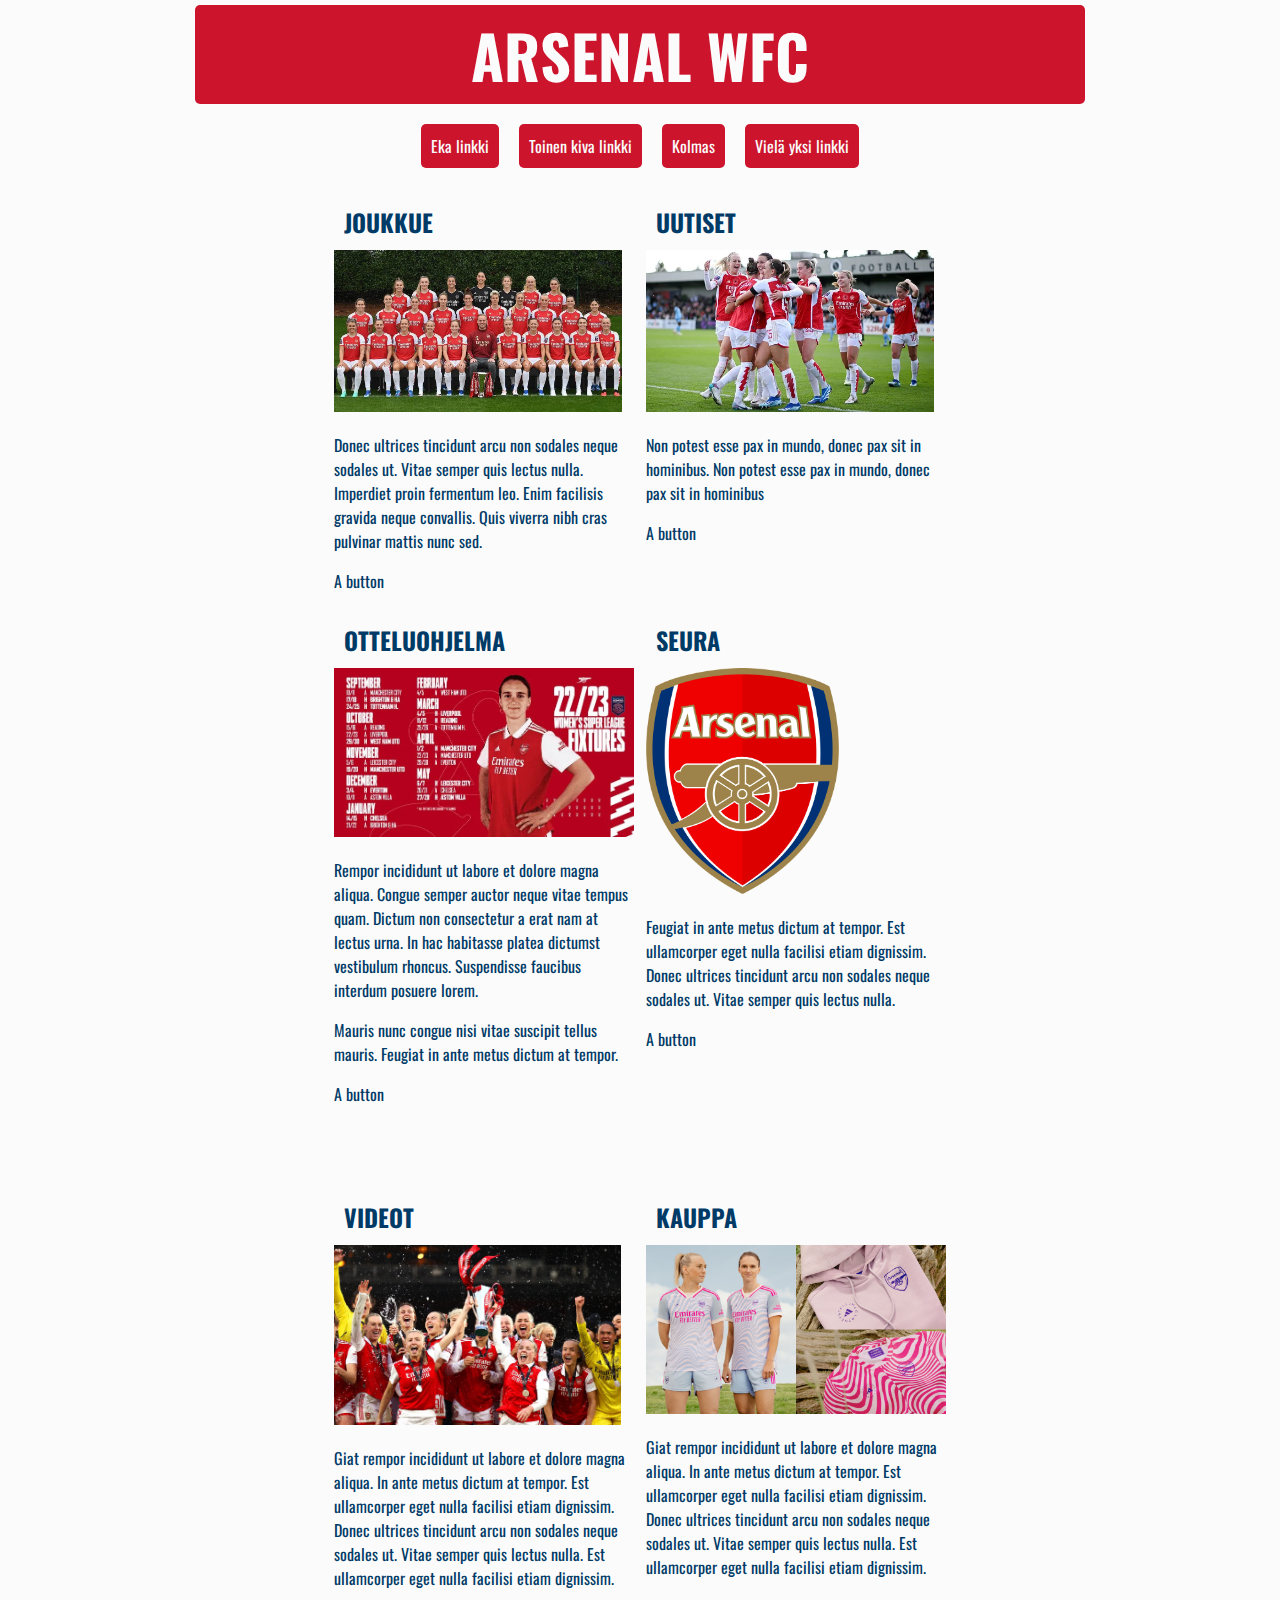
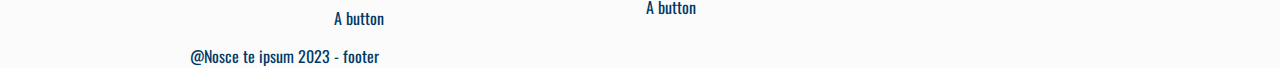
==== desing-tehtava-versio-2/desing-tehtava-versio-2/index.html @ 618869a8 "jggg" ====
<!doctype html>
<html class="no-js" lang="">
    <head>
        <meta charset="utf-8">
        <meta http-equiv="X-UA-Compatible" content="IE=edge,chrome=1">
        <title>My app view</title>
        <meta name="description" content="">
        <meta name="viewport" content="width=device-width, initial-scale=1">
		<link rel="stylesheet" type="text/css" href="style.css">
		
		<link rel="preconnect" href="https://fonts.googleapis.com">
		<link rel="preconnect" href="https://fonts.gstatic.com" crossorigin>
		<link href="https://fonts.googleapis.com/css2?family=Oswald:wght@300;700&display=swap" rel="stylesheet">
    </head>
    <body>




		<!-- HTML KOODIA EI TARVITSE MUOKATA! -->
		<!-- (Paitsi fontit lisätään head-tagin sisälle.) -->
		
		<!-- Älä poista mitään elementtejä!! 
		Tekstit ovat tarkoituksella eri mittaisia. 
		Älä muokkaa tekstien pituuksia tai poista valikosta kohtia.
		Otsikot, valikkotekstit ja kuvat voi 
		halutessasi vaihtaa, mutta ei pakko. -->

	
			<header>
				<h1>ARSENAL WFC</h1>
			
				<nav>
					<ul id="main-menu">
						<li><a href="">Eka linkki</a></li>
						<li><a href="">Toinen kiva linkki</a></li>
						<li><a href="">Kolmas</a></li>
						<li><a href="">Vielä yksi linkki</a></li>
					</ul>
				</nav>
			</header>

			<main>
				<article>
					<h2>JOUKKUE</h2>
					<img src="joukkue.jpg" class="article-image"/>
					<p>Donec ultrices tincidunt arcu non sodales neque sodales ut. Vitae semper quis lectus nulla. Imperdiet proin fermentum leo. Enim facilisis gravida neque convallis. Quis viverra nibh cras pulvinar mattis nunc sed. </p>
					<a class="button">A button</a>
				</article>
				<article>
					<h2>UUTISET</h2>
					<img src="uutiset.jpg" class="article-image"/>
					<p>Non potest esse pax in mundo, donec pax sit in hominibus. Non potest esse pax in mundo, donec pax sit in hominibus </p>
					<a class="button">A button</a>
				</article>
				<article>
					<h2>OTTELUOHJELMA</h2>
					<img src="otteluohjelma.jpg" class="article-image"/>
					<p>Rempor incididunt ut labore et dolore magna aliqua. Congue semper auctor neque vitae tempus quam. Dictum non consectetur a erat nam at lectus urna. In hac habitasse platea dictumst vestibulum rhoncus. Suspendisse faucibus interdum posuere lorem. </p><p>Mauris nunc congue nisi vitae suscipit tellus mauris. Feugiat in ante metus dictum at tempor.</p>
					<a class="button">A button</a>
				</article>
				<article>
					<h2>SEURA</h2>
					<img src="arsenal-logo.png" class="article-image"/>
					<p>Feugiat in ante metus dictum at tempor. Est ullamcorper eget nulla facilisi etiam dignissim. Donec ultrices tincidunt arcu non sodales neque sodales ut. Vitae semper quis lectus nulla. </p>
					<a class="button">A button</a>
				</article>
				<article>
					<h2>VIDEOT</h2>
					<img src="video.jpg" class="article-image"/>
					<p>Giat rempor incididunt ut labore et dolore magna aliqua. In ante metus dictum at tempor. Est ullamcorper eget nulla facilisi etiam dignissim. Donec ultrices tincidunt arcu non sodales neque sodales ut. Vitae semper quis lectus nulla.  Est ullamcorper eget nulla facilisi etiam dignissim.</p>
					<a class="button">A button</a>
				</article>
				<article>
					<h2>KAUPPA</h2>
					<img src="kauppa.png" class="article-image"/>
					<p>Giat rempor incididunt ut labore et dolore magna aliqua. In ante metus dictum at tempor. Est ullamcorper eget nulla facilisi etiam dignissim. Donec ultrices tincidunt arcu non sodales neque sodales ut. Vitae semper quis lectus nulla.  Est ullamcorper eget nulla facilisi etiam dignissim.</p>
					<a class="button">A button</a>
				</article>
			
			</main>		
			<footer>@Nosce te ipsum 2023 - footer</footer>

				
    </body>
</html>
---- desing-tehtava-versio-2/desing-tehtava-versio-2/style.css ----
/*----------------------------*/
 /*                            */
 /*  EDIT THIS FILE TO APPLY   */
 /*  YOUR DESIRED STYLE!       */
 /*                            */
 /*----------------------------*/



/*--------- BACKGROUND ---------------------*/

html { 
	/*koko sivun tausta on valkoinen.
	Muuta haluamaksesi*/
	background: white; 
	
	font-family: 'Oswald', sans-serif;

	/*Jos määrität html-tagissa fontteja, 
	taustavärejä tai tekstin värejä,
	samat määritykset tulevat kaikkiin sisällä oleviin
	elementteihin. Näin voit määrittää esim. koko sivun 
	fontit, värit ym. ja sitten muuttaa haluamissasi
	elementeissä tyylin toiseksi.*/

	background-color:#FBFBFB;
	color:#003A66;
}

body { 
	
	/*Kaiken sisällön ympärillä on body. 
	Voit muuttaa myös bodyn taustaväriä tai
	esim. lisätä paddingin, jotta elementit eivät 
	olisi reunassa kiinni.*/
	
	/*Tällä koodilla voit tehdä niin, että yli 900px
	leveässä näytössä body-tagi jää vain 900px leveäksi,
	ja reunoille jää tyhjää. Voit muuttaa tätä miten haluat.*/
	max-width: 900px;
	margin: auto; /*tämä keskittää body-tagin sivusuunnassa*/
	
}

/*--------- HEADER ---------------------*/

/*Header text on top of the menu*/
header h1 { 
	/*Pääotsikko*/

	/*Täällä kannattaa muokata background-, color- 
	font-size- ja font-family-arvoja.*/

	/*Laita myös ja marginaalit paddingit paremmin, 
	niin näyttää tyylikkäämmältä */

	/*Voit halutessasi myös esim. keskittää otsikon (text-align: center;)*/

	font-size: 60px;
	
	text-align:center;
	
	background-color: #CC142D;
	
	color: #FBFBFB;
	
	margin: 5px;
	
	padding: 5px;
	
	border-radius: 5px;
}

/*--------- MAIN MENU ---------------------*/

/*Menu*/
#main-menu { 
	list-style-type: none; 
	
	/*Voit tehdä tästä flexboxin, 
	niin valikon napit menevät vierekkäin*/

	/*Laita tässä ja marginaalit paddingit paremmin, 
	niin näyttää tyylikkäämmältä */
	
	/*Voi muokata täällä myös background-, color-arvoja.*/
		
		
	display: flex;
	
	margin:5px;
	padding:5px;
	
	justify-content: center;
	
	
}

/*Menu item*/
#main-menu li {
	/*Laita tässä ja marginaalit paddingit paremmin, 
	niin näyttää tyylikkäämmältä */

	/*Voi muokata täällä myös background-, color-arvoja.*/

	margin: 10px;
	padding:10px;
	
	background-color: #CC142D;
	
	color: #FBFBFB;
	
	text-align: center;
	
	border-radius: 5px;
}

/*Link in menu item*/
#main-menu a { 

	text-decoration: none; /*poistaa linkin alleviivauksen*/

	/*Voi muokata täällä myös background-, color- 
	font-size- ja font-family-arvoja.*/

	color: #FBFBFB;
}

/*Menu item when mouse over*/
#main-menu a:hover { 
	
	/*Tässä määritellään, miltä valikon linkki näyttää, 
	kun kursori on sen päällä. Muuta paremmaksi */
	color: #FBFBFB; 
	background: #003A66;
}

/*------- ARTICLE BUTTONS -------------------*/
/*Button in end of each article*/
.button { 
	/*saatat haluta tehdä napista aika samanlaisen
	kuin valikkolinkit, mutta toisenlainenkin 
	voi olla ihan tyylikäs*/

	/*Voi muokata täällä myös background-, color- 
	font-size- ja font-family-arvoja.*/
	
	/*Tämä on a-elementti, ja se on oletuksena 
		display: inline; 
	Siksi sen kokoa tai paikkaa ym. ei voi muuttaa.
	Jotta nappia on helpompi käsitellä, voi muuttaa sen 
		display: block;
		
	Ymmärtääksesi paremmin mitä on block ja inline ym., 
	katso tämä video: https://www.youtube.com/watch?v=9T8uxp5hQ60	
	*/

	/*Tällä koodilla saat fancyn varjon :) 
		box-shadow: 0px 2px 10px rgba(0,0,0,50%); 
	*/


}

/*Button when mouse over*/
.button:hover { 
	/*Tässä määritellään, nappi näyttää, 
	kun kursori on sen päällä. Muuta paremmaksi */
	color: red; 
	background: yellow; 
	
	/*Voit halutessasi laittaa vaikka koko 
	artikkelin muuttumaan jotenkin hiukan, 
	kun sen päällä on kursori.. :) */
}


/*--------- ARTICLES ---------------------*/

/*Artikkeleiden ympärillä*/
main {
	/*Kaikki "artikkelit" ovat main-tagin sisällä.
	Jos pidät tämän flexboxina, artikkelit menevät
	vierekkäin leveässä näytössä. 
	ja sitten artikkeleihin (ks. alla) esim. ,
	jolloin artikkelit asettuvat vierekkäin.*/
	
	display: flex; flex-wrap:wrap; justify-content: center;
}

/*Frame of each "article"*/
article {
	max-width: 300px; /*Jos main on flexbox, 
	tämä tekee sen, että "artikkelit" mahtuvat vierekkäin.*/
	
	/*Yksittäisen artikkelin tausta:
	Saatat haluta  muokata täällä background-, color- 
	sekä font-size- ja font-family-arvoja.*/

	/*Tärkeää: Laita tässä marginaalit ja paddingit paremmin, 
	niin näyttää tyylikkäämmältä! Teksti, kuva ym. ei saa olla 
	reunaan asti, vaan reunassa pitää olla marginaali (teknisesti
	margin tai padding).*/
	
	padding:5px;
	margin:1px;
	
}



/*article title*/
article h2 { 

	/*Yksittäisen artikkelin otsikko*/

	/*Kannattaa muokata täällä background-, color- 
	font-size- ja font-family-arvoja.*/

	/*Saatat haluta muokata täällä myös 
	background-, color-, margin- ja padding-
	font-size- ja font-family-arvoja.*/

	margin: 5px;
	padding: 5px;
}

/*article text*/
article p { 
	/*Artikkelin pienempi teksti*/

	/*Saatat haluta muokata täällä 
	background-, color-, margin- ja padding-
	font-size- ja font-family-arvoja.*/

}

/* "Images" */
.article-image { 
    max-width: 100%; /*Tämä tekee sen, että kuva ei mene yli reunasta.*/
	max-height: 40%;
	/*Kuva voi olla koko artikkelin levyinen tai pienempi. 
	Esim. alla olevalla kuvasta tulisi pienempi (=50%)
	ja teksti kiertää kuvaa (=float):
		width: 50%;
		min-width: 150px;
		float: left; 
	*/
}

/*-------- FOOTER ---------------*/

footer {
	/*Kannattaa laittaa footeriin vähintään padding 
	ja ehkä eri taustaväri, jotta se erottuu hiukan.*/
	
}
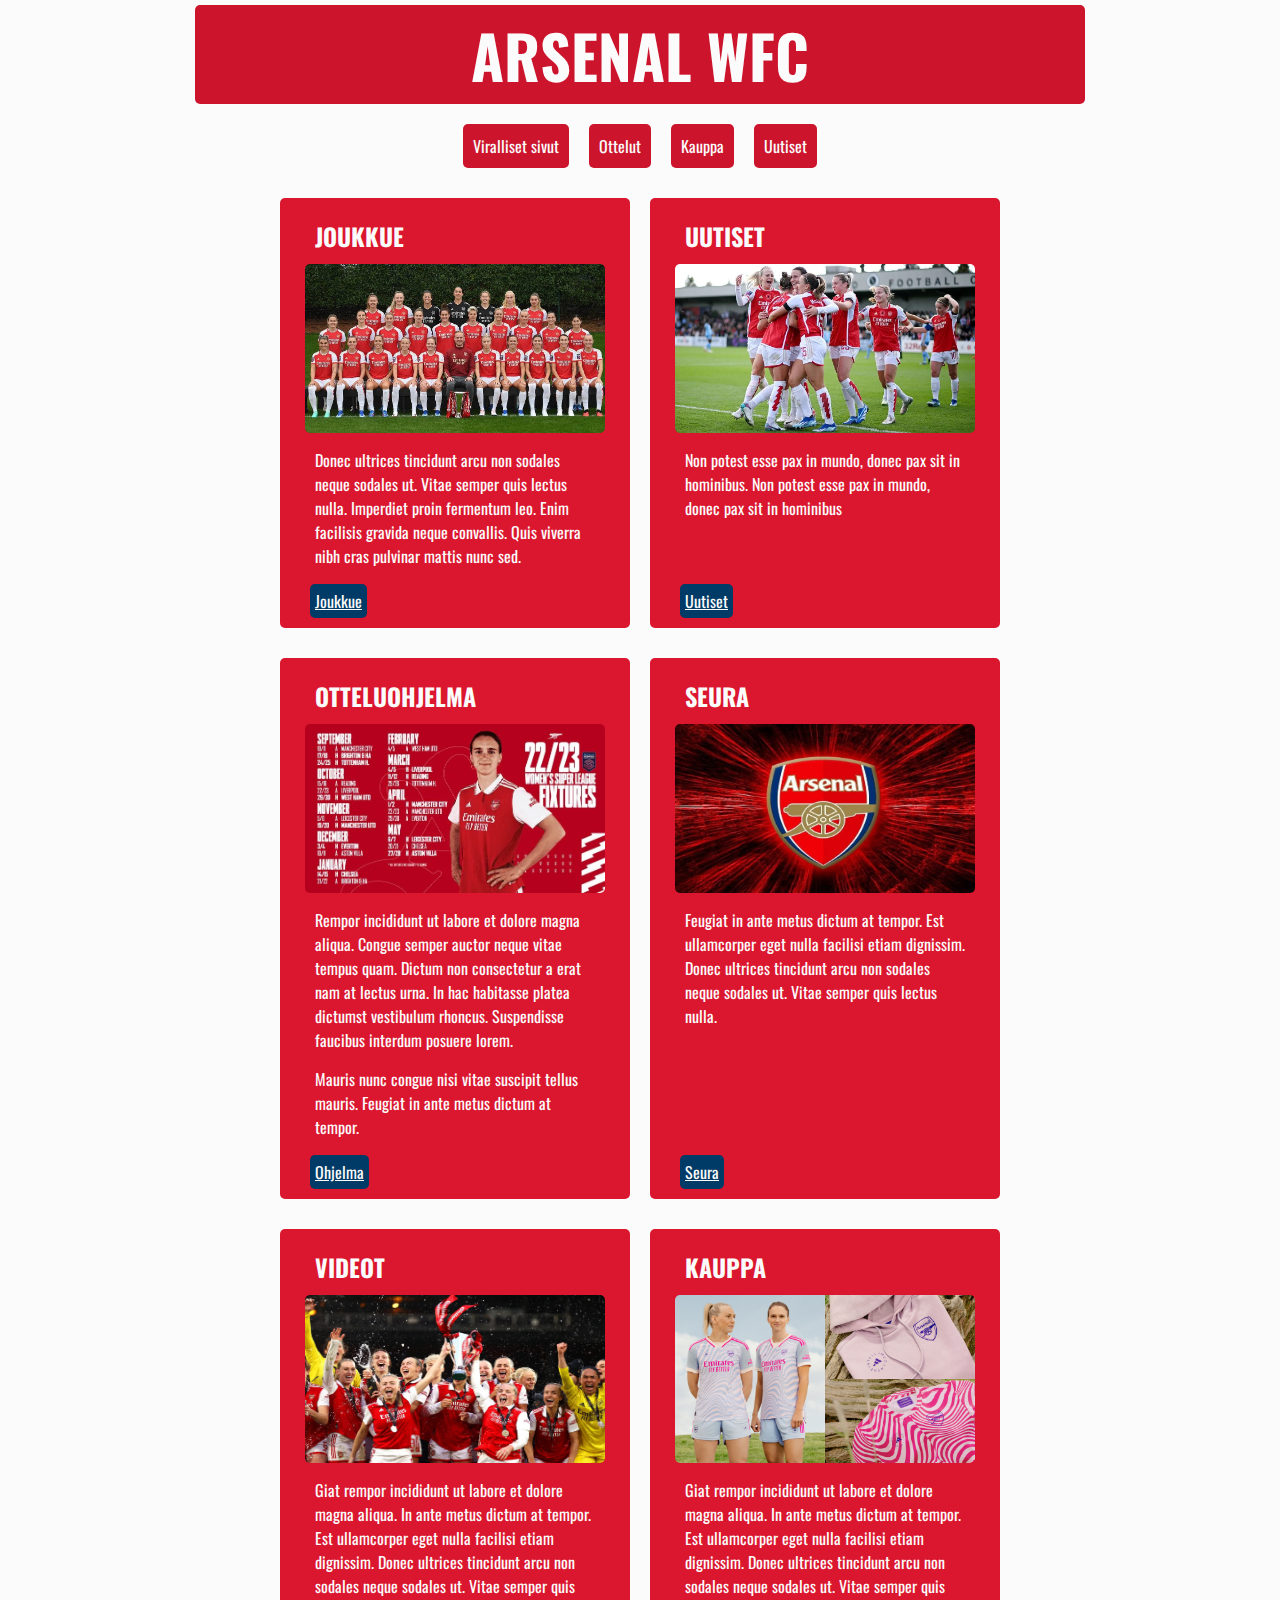
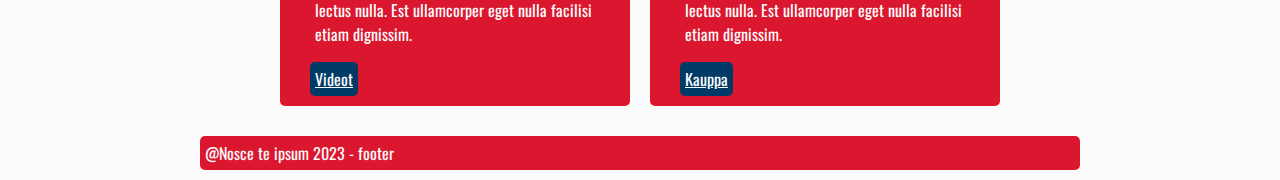
==== commit 6838e17d: "moir" ====
--- a/desing-tehtava-versio-2/desing-tehtava-versio-2/index.html
+++ b/desing-tehtava-versio-2/desing-tehtava-versio-2/index.html
@@ -32,10 +32,10 @@
 			
 				<nav>
 					<ul id="main-menu">
-						<li><a href="">Eka linkki</a></li>
-						<li><a href="">Toinen kiva linkki</a></li>
-						<li><a href="">Kolmas</a></li>
-						<li><a href="">Vielä yksi linkki</a></li>
+						<li><a href="https://www.arsenal.com/">Viralliset sivut</a></li>
+						<li><a href="https://www.arsenal.com/fixtures?field_arsenal_team_target_id=5&field_competition_target_id=All&field_home_away_or_neutral_value=All&field_tv_channel_target_id=All&revision_information=">Ottelut</a></li>
+						<li><a href="https://arsenaldirect.arsenal.com/">Kauppa</a></li>
+						<li><a href="https://www.arsenal.com/news?field_article_arsenal_team_value=ladies&revision_information=">Uutiset</a></li>
 					</ul>
 				</nav>
 			</header>
@@ -45,37 +45,37 @@
 					<h2>JOUKKUE</h2>
 					<img src="joukkue.jpg" class="article-image"/>
 					<p>Donec ultrices tincidunt arcu non sodales neque sodales ut. Vitae semper quis lectus nulla. Imperdiet proin fermentum leo. Enim facilisis gravida neque convallis. Quis viverra nibh cras pulvinar mattis nunc sed. </p>
-					<a class="button">A button</a>
+					<a class="button" a href="https://www.arsenal.com/women/players">Joukkue</a>
 				</article>
 				<article>
 					<h2>UUTISET</h2>
 					<img src="uutiset.jpg" class="article-image"/>
 					<p>Non potest esse pax in mundo, donec pax sit in hominibus. Non potest esse pax in mundo, donec pax sit in hominibus </p>
-					<a class="button">A button</a>
+					<a class="button" a href="https://www.arsenal.com/news?field_article_arsenal_team_value=ladies&revision_information=">Uutiset</a>
 				</article>
 				<article>
 					<h2>OTTELUOHJELMA</h2>
 					<img src="otteluohjelma.jpg" class="article-image"/>
 					<p>Rempor incididunt ut labore et dolore magna aliqua. Congue semper auctor neque vitae tempus quam. Dictum non consectetur a erat nam at lectus urna. In hac habitasse platea dictumst vestibulum rhoncus. Suspendisse faucibus interdum posuere lorem. </p><p>Mauris nunc congue nisi vitae suscipit tellus mauris. Feugiat in ante metus dictum at tempor.</p>
-					<a class="button">A button</a>
+					<a class="button" a href="https://www.arsenal.com/fixtures?field_arsenal_team_target_id=5&field_competition_target_id=All&field_home_away_or_neutral_value=All&field_tv_channel_target_id=All&revision_information=">Ohjelma</a>
 				</article>
 				<article>
 					<h2>SEURA</h2>
-					<img src="arsenal-logo.png" class="article-image"/>
+					<img src="logo-oikea.jpg" class="article-image"/>
 					<p>Feugiat in ante metus dictum at tempor. Est ullamcorper eget nulla facilisi etiam dignissim. Donec ultrices tincidunt arcu non sodales neque sodales ut. Vitae semper quis lectus nulla. </p>
-					<a class="button">A button</a>
+					<a class="button" a href="https://www.arsenal.com/">Seura</a>
 				</article>
 				<article>
 					<h2>VIDEOT</h2>
 					<img src="video.jpg" class="article-image"/>
 					<p>Giat rempor incididunt ut labore et dolore magna aliqua. In ante metus dictum at tempor. Est ullamcorper eget nulla facilisi etiam dignissim. Donec ultrices tincidunt arcu non sodales neque sodales ut. Vitae semper quis lectus nulla.  Est ullamcorper eget nulla facilisi etiam dignissim.</p>
-					<a class="button">A button</a>
+					<a class="button" a href="https://www.arsenal.com/video/women?entryid=0_4fy4gwvk">Videot</a>
 				</article>
 				<article>
 					<h2>KAUPPA</h2>
 					<img src="kauppa.png" class="article-image"/>
 					<p>Giat rempor incididunt ut labore et dolore magna aliqua. In ante metus dictum at tempor. Est ullamcorper eget nulla facilisi etiam dignissim. Donec ultrices tincidunt arcu non sodales neque sodales ut. Vitae semper quis lectus nulla.  Est ullamcorper eget nulla facilisi etiam dignissim.</p>
-					<a class="button">A button</a>
+					<a class="button" a href="https://arsenaldirect.arsenal.com/">Kauppa</a>
 				</article>
 			
 			</main>		
--- a/desing-tehtava-versio-2/desing-tehtava-versio-2/style.css
+++ b/desing-tehtava-versio-2/desing-tehtava-versio-2/style.css
@@ -27,7 +27,7 @@
 	elementeissä tyylin toiseksi.*/
 
 	background-color:#FBFBFB;
-	color:#003A66;
+	color: #FBFBFB;
 }
 
 body { 
@@ -97,6 +97,8 @@
 	justify-content: center;
 	
 	
+	
+	
 }
 
 /*Menu item*/
@@ -116,6 +118,8 @@
 	text-align: center;
 	
 	border-radius: 5px;
+	
+	
 }
 
 /*Link in menu item*/
@@ -127,6 +131,8 @@
 	font-size- ja font-family-arvoja.*/
 
 	color: #FBFBFB;
+	
+	
 }
 
 /*Menu item when mouse over*/
@@ -134,8 +140,12 @@
 	
 	/*Tässä määritellään, miltä valikon linkki näyttää, 
 	kun kursori on sen päällä. Muuta paremmaksi */
-	color: #FBFBFB; 
-	background: #003A66;
+	color: #003A66; 
+	
+	
+	
+	
+	
 }
 
 /*------- ARTICLE BUTTONS -------------------*/
@@ -162,15 +172,26 @@
 		box-shadow: 0px 2px 10px rgba(0,0,0,50%); 
 	*/
 
-
+margin: 5px;
+	padding: 5px;
+	
+	position: absolute;
+	
+	bottom: 5px;
+	
+	background-color: #003A66;
+	
+	border-radius: 5px;
+	
+	color: #FBFBFB;
 }
 
 /*Button when mouse over*/
 .button:hover { 
 	/*Tässä määritellään, nappi näyttää, 
 	kun kursori on sen päällä. Muuta paremmaksi */
-	color: red; 
-	background: yellow; 
+	color: #003A66;
+	background-color: #FBFBFB;
 	
 	/*Voit halutessasi laittaa vaikka koko 
 	artikkelin muuttumaan jotenkin hiukan, 
@@ -205,9 +226,15 @@
 	reunaan asti, vaan reunassa pitää olla marginaali (teknisesti
 	margin tai padding).*/
 	
-	padding:5px;
-	margin:1px;
-	
+	padding:10px 25px 50px;
+	margin:10px 10px 20px;
+	
+	background-color: #DB162F;
+	
+	border-radius: 5px;
+	
+	position: relative;
+
 }
 
 
@@ -235,13 +262,17 @@
 	/*Saatat haluta muokata täällä 
 	background-, color-, margin- ja padding-
 	font-size- ja font-family-arvoja.*/
-
+margin: 5px;
+	padding: 5px;
+	
+	text-align: left;
 }
 
 /* "Images" */
 .article-image { 
     max-width: 100%; /*Tämä tekee sen, että kuva ei mene yli reunasta.*/
-	max-height: 40%;
+	height: 168.8px;
+	width: 100%;
 	/*Kuva voi olla koko artikkelin levyinen tai pienempi. 
 	Esim. alla olevalla kuvasta tulisi pienempi (=50%)
 	ja teksti kiertää kuvaa (=float):
@@ -249,6 +280,10 @@
 		min-width: 150px;
 		float: left; 
 	*/
+	
+	
+	
+	border-radius: 5px;
 }
 
 /*-------- FOOTER ---------------*/
@@ -257,5 +292,12 @@
 	/*Kannattaa laittaa footeriin vähintään padding 
 	ja ehkä eri taustaväri, jotta se erottuu hiukan.*/
 	
-}
-
+	background-color: #DB162F;
+	
+	margin: 10px;
+	
+	padding: 5px;
+	
+	border-radius: 5px;
+}
+
